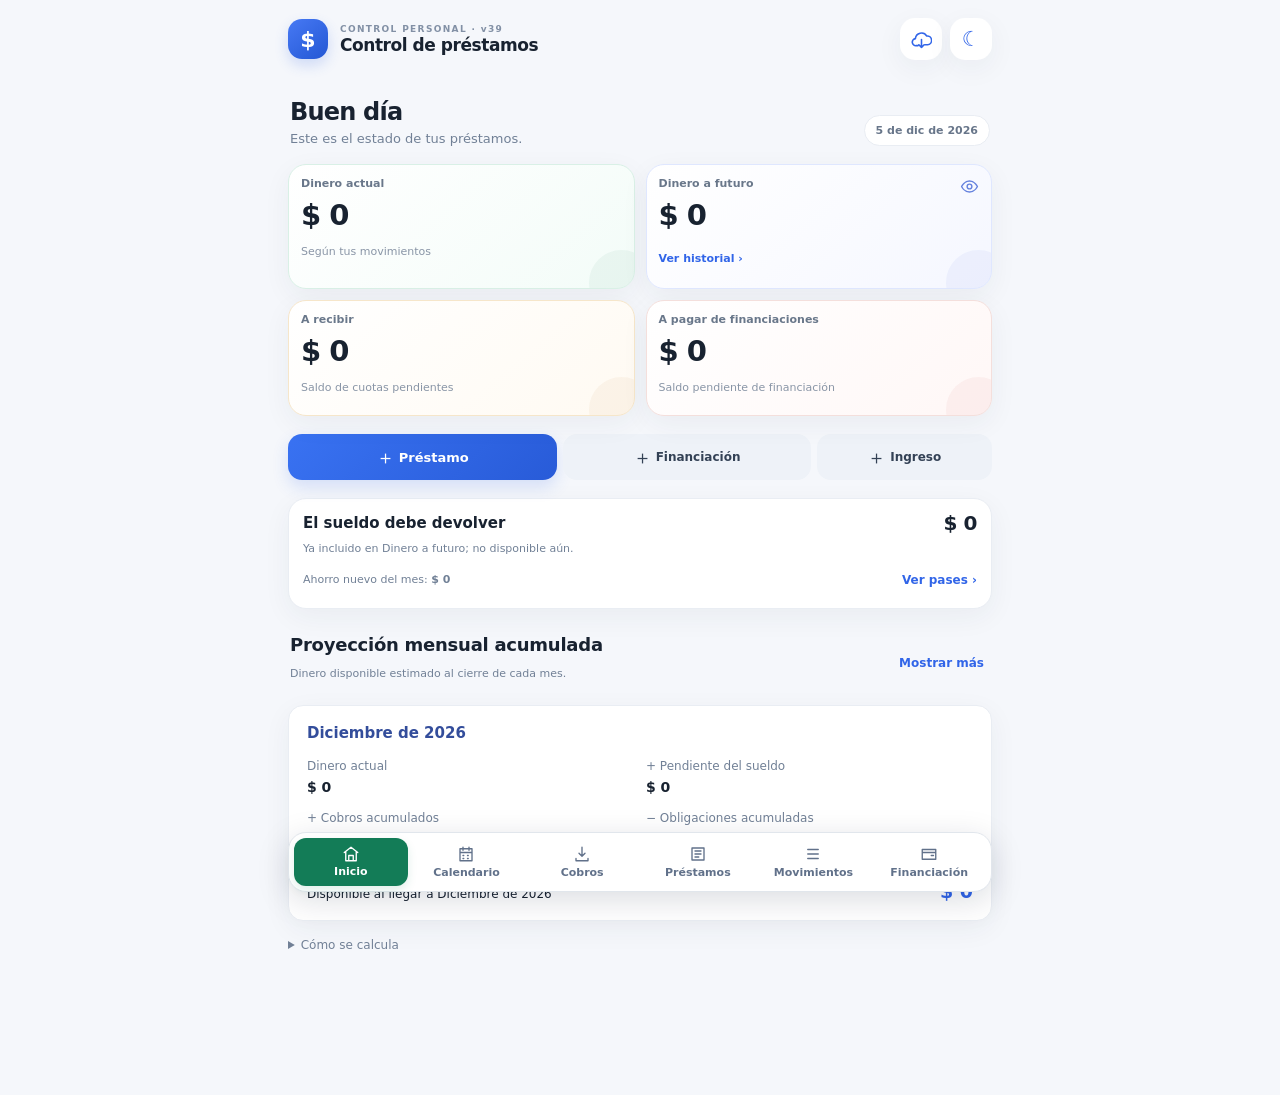
==== index.html @ 3f2d8c51 "Separate monthly financing into cards and people with entity subtotals" ====
<!doctype html>
<html lang="es">
<head>
  <meta charset="utf-8">
  <meta name="color-scheme" content="light dark"><meta name="viewport" content="width=device-width, initial-scale=1, viewport-fit=cover">
  <meta name="theme-color" content="#f5f7fb">
  <meta name="color-scheme" content="light dark">
  <meta name="description" content="Controlá préstamos, cuotas, cobros y movimientos desde tu celular.">
  <link rel="icon" href="icon.svg" type="image/svg+xml">
  <link rel="apple-touch-icon" href="icon.svg">
  <title>Control de préstamos</title>
  <link rel="manifest" href="manifest.json">
  <link rel="stylesheet" href="styles.css?v=financing-groups-1">
  <script src="financing-link.js?v=1" defer></script><script src="drive-backup.js?v=backup-24h-1" defer></script>
  <script src="financing-model.js?v=received-installments-1" defer></script>
  <script src="push-reminders.js?v=morning-1" defer></script>
  <script src="salary-savings.js?v=returns-1" defer></script>
  <script src="financing-overview.js?v=1" defer></script>
  <script src="monthly-summary.js?v=1" defer></script>
  <script src="loan-cancellation.js?v=1" defer></script>
  <script src="loan-renewal.js?v=loan-cancellation-1" defer></script>
  <script src="financing-calendar.js?v=1" defer></script>
  <script src="app.js?v=financing-groups-1" defer></script>
<link rel="stylesheet" href="drive-backup.css"></head>
<body>
  <div class="app-shell">
    <header class="topbar">
      <div class="brand-mark" aria-hidden="true">$</div>
      <div><p class="eyebrow">CONTROL PERSONAL · v39</p><h1>Control de préstamos</h1></div>
      <div class="topbar-actions"><button class="icon-button backup-top" data-page="more" aria-label="Abrir respaldo" title="Respaldo"><svg class="nav-icon" viewBox="0 0 24 24" aria-hidden="true"><path d="M8 19H6a4 4 0 0 1-1-8 7 7 0 0 1 13-3 5 5 0 0 1 1 10h-3M12 12v9M9 18l3 3 3-3"></path></svg></button>
        <button class="theme-toggle" id="theme-toggle" data-action="toggle-theme" aria-label="Cambiar tema" title="Cambiar tema">☾</button>
        <button class="icon-button" id="quick-add" data-action="new-loan" aria-label="Agregar préstamo" title="Agregar préstamo">＋</button>
      </div>
    </header>
    <main id="app" tabindex="-1" aria-live="polite"></main>
    <nav class="bottom-nav" aria-label="Pestañas principales"><button data-page="home" class="nav-item" aria-label="Inicio"><svg class="nav-icon" viewBox="0 0 24 24" aria-hidden="true"><path d="M3 10 12 3l9 7M5 9v12h14V9M9 21v-7h6v7"></path></svg><span class="tab-label">Inicio</span></button><button data-page="calendar" class="nav-item" aria-label="Calendario"><svg class="nav-icon" viewBox="0 0 24 24" aria-hidden="true"><path d="M4 5h16v16H4zM8 3v4M16 3v4M4 10h16M8 14h1M14 14h1M8 18h1M14 18h1"></path></svg><span class="tab-label">Calendario</span></button><button data-page="collections" class="nav-item" aria-label="Cobros"><svg class="nav-icon" viewBox="0 0 24 24" aria-hidden="true"><path d="M12 3v12M8 11l4 4 4-4M4 18v3h16v-3"></path></svg><span class="tab-label">Cobros</span></button><button data-page="loans" class="nav-item" aria-label="Préstamos"><svg class="nav-icon" viewBox="0 0 24 24" aria-hidden="true"><path d="M4 4h16v16H4zM8 8h8M8 12h8M8 16h5"></path></svg><span class="tab-label">Préstamos</span></button><button data-page="movements" class="nav-item" aria-label="Movimientos"><svg class="nav-icon" viewBox="0 0 24 24" aria-hidden="true"><path d="M5 6h14M5 12h14M5 18h14"></path></svg><span class="tab-label">Movimientos</span></button><button data-page="cards" class="nav-item" aria-label="Financiación"><svg class="nav-icon" viewBox="0 0 24 24" aria-hidden="true"><path d="M3 6h18v13H3zM3 10h18M15 14h3"></path></svg><span class="tab-label">Financiación</span></button></nav>
  </div>
  <input class="sr-only" type="file" id="backup-file" accept="application/json,.json">
  <div id="modal-root"></div>
  <div id="toast" class="toast" role="status" aria-live="polite"></div>
</body>
</html>
---- styles.css ----
:root {
  color-scheme: light;
  font-family: system-ui, -apple-system, "Segoe UI", sans-serif;
  color: #182230;
  background: #f5f7fb;
  font-synthesis: none;
  text-rendering: optimizeLegibility;
  --ink: #182230;
  --muted: #718096;
  --line: #e9edf3;
  --blue: #3165e8;
  --blue-soft: #edf2ff;
  --green: #17845d;
  --green-soft: #e8f7f0;
  --orange: #c47415;
  --orange-soft: #fff4e5;
  --red: #c74949;
  --red-soft: #fff0ee;
  --card: #fff;
  --shadow: 0 8px 28px rgba(29, 48, 77, .055);
}

:root[data-theme="light"] {
  color-scheme: light;
  color: #182230;
  background: #f5f7fb;
  --ink: #182230;
  --muted: #718096;
  --line: #e9edf3;
  --blue: #3165e8;
  --blue-soft: #edf2ff;
  --green: #17845d;
  --green-soft: #e8f7f0;
  --orange: #c47415;
  --orange-soft: #fff4e5;
  --red: #c74949;
  --red-soft: #fff0ee;
  --card: #fff;
  --shadow: 0 8px 28px rgba(29, 48, 77, .055);
}
:root[data-theme="light"] body { color: var(--ink); background: #f5f7fb; }

* { box-sizing: border-box; }
body { margin: 0; min-width: 320px; min-height: 100vh; background: #f5f7fb; }
button, input, select, textarea { font: inherit; }
button { -webkit-tap-highlight-color: transparent; }
.app-shell { max-width: 760px; min-height: 100vh; margin: 0 auto; padding: 0 18px 100px; }
.topbar { height: 78px; display: flex; align-items: center; gap: 12px; padding-top: env(safe-area-inset-top); }
.topbar > div:nth-child(2) { min-width: 0; flex: 1; }
.brand-mark { width: 40px; height: 40px; border-radius: 14px; background: linear-gradient(140deg, #4779f4, #2357d4); color: #fff; display: grid; place-items: center; font-size: 22px; font-weight: 800; box-shadow: 0 6px 14px #3165e833; }
.topbar h1 { font-size: 17px; letter-spacing: -.45px; margin: 1px 0 0; overflow: hidden; text-overflow: ellipsis; white-space: nowrap; }
.eyebrow { font-size: 9px; font-weight: 800; color: #8290a5; letter-spacing: 1.35px; margin: 0; }
.icon-button { margin-left: auto; border: 0; background: #fff; color: var(--blue); width: 42px; height: 42px; border-radius: 15px; font-size: 26px; box-shadow: var(--shadow); cursor: pointer; }
.topbar-actions { margin-left: auto; display: flex; align-items: center; gap: 8px; flex: 0 0 auto; }
.topbar-actions .icon-button { margin-left: 0; }
.theme-toggle { width: 42px; height: 42px; border: 0; border-radius: 15px; background: #fff; color: var(--blue); box-shadow: var(--shadow); font-size: 21px; cursor: pointer; }
main { padding: 12px 0 30px; }
.page-heading { display: flex; align-items: flex-end; justify-content: space-between; gap: 12px; margin: 8px 2px 18px; }
.page-heading h2 { font-size: 24px; letter-spacing: -.8px; margin: 0; }
.page-heading p { margin: 5px 0 0; color: var(--muted); font-size: 13px; }
.date-pill { font-size: 11px; font-weight: 700; color: #68768a; background: #fff; border: 1px solid var(--line); border-radius: 20px; padding: 8px 11px; white-space: nowrap; }
.summary-grid { display: grid; grid-template-columns: 1fr 1fr; gap: 11px; }
.summary-card { position: relative; overflow: hidden; min-height: 116px; padding: 15px; border: 1px solid transparent; border-radius: 18px; background: #fff; box-shadow: var(--shadow); }
.summary-card::after { content: ""; position: absolute; width: 65px; height: 65px; border-radius: 50%; right: -20px; bottom: -27px; background: currentColor; opacity: .055; }
.summary-card .label { display: block; color: #69778a; font-size: 11px; font-weight: 700; }
.summary-card .amount { display: block; font-size: 22px; font-weight: 800; letter-spacing: -.8px; margin: 10px 0 3px; color: var(--ink); white-space: nowrap; }
.summary-card .hint { font-size: 10px; color: #8995a6; }
.summary-card.current { color: #16845d; border-color: #d9f0e6; background: linear-gradient(140deg, #fff, #f3fcf8); }
.summary-card.future { color: #4165d6; border-color: #dfe7ff; background: linear-gradient(140deg, #fff, #f5f7ff); }
.summary-card.receivable { color: #ba741b; border-color: #f6e6ca; background: linear-gradient(140deg, #fff, #fffaf2); }
.summary-card.payable { color: #c25151; border-color: #f4dfdc; background: linear-gradient(140deg, #fff, #fff7f6); }
.section { margin-top: 25px; }
.section-head { display: flex; align-items: center; justify-content: space-between; margin: 0 2px 12px; }
.section-head h3 { font-size: 15px; margin: 0; letter-spacing: -.25px; }
.text-button { border: 0; background: none; color: var(--blue); font-size: 12px; font-weight: 700; cursor: pointer; padding: 6px; }
.primary-button, .secondary-button, .danger-button { border: 0; border-radius: 14px; min-height: 48px; padding: 0 16px; font-size: 14px; font-weight: 700; cursor: pointer; transition: transform .12s, filter .12s; }
.primary-button { color: #fff; background: linear-gradient(135deg, #3972f2, #285bd8); box-shadow: 0 7px 16px #3165e82b; }
.secondary-button { background: #eef2f8; color: #334155; }
.danger-button { background: var(--red-soft); color: var(--red); }
.primary-button:active, .secondary-button:active, .danger-button:active, .icon-button:active { transform: scale(.98); }
.full { width: 100%; }
.add-loan { display: flex; align-items: center; justify-content: center; gap: 9px; margin-top: 17px; }
.add-loan span { font-size: 20px; }
.list { display: grid; gap: 10px; }
.card { background: var(--card); border: 1px solid var(--line); border-radius: 17px; box-shadow: var(--shadow); padding: 15px; }
.row { display: flex; align-items: center; justify-content: space-between; gap: 12px; }
.row-top { display: flex; align-items: flex-start; justify-content: space-between; gap: 10px; }
.person { font-weight: 800; font-size: 14px; letter-spacing: -.2px; }
.subtle { color: var(--muted); font-size: 11px; line-height: 1.5; }
.amount { font-size: 16px; font-weight: 800; letter-spacing: -.4px; white-space: nowrap; }
.badge { display: inline-flex; align-items: center; gap: 5px; border-radius: 99px; padding: 5px 9px; font-size: 10px; font-weight: 800; white-space: nowrap; }
.badge.pending { background: var(--orange-soft); color: var(--orange); }
.badge.partial { background: var(--blue-soft); color: #4262c5; }
.badge.paid { background: var(--green-soft); color: var(--green); }
.badge.overdue { background: var(--red-soft); color: var(--red); }
.progress { height: 6px; border-radius: 10px; background: #edf0f5; overflow: hidden; margin-top: 12px; }
.progress span { display: block; height: 100%; border-radius: inherit; background: linear-gradient(90deg, #4c80f6, #42bd91); }
.progress-meta { display: flex; justify-content: space-between; margin-top: 7px; font-size: 10px; color: var(--muted); }
.loan-card, .installment-card, .movement-card { cursor: pointer; }
.loan-card:active, .installment-card:active { transform: scale(.995); }
.inline-details { display: flex; gap: 12px; flex-wrap: wrap; margin-top: 10px; }
.inline-details span { font-size: 10px; color: #667589; }
.empty-state { padding: 28px 18px; text-align: center; background: #fff; border: 1px dashed #dce3ee; border-radius: 18px; }
.empty-state .empty-icon { font-size: 25px; color: #9aa8bc; }
.empty-state strong { display: block; margin: 8px 0 4px; font-size: 14px; }
.empty-state p { max-width: 290px; margin: 0 auto; color: var(--muted); font-size: 12px; line-height: 1.5; }
.empty-state .primary-button { margin-top: 14px; }
.bottom-nav { position: fixed; bottom: 0; left: 50%; transform: translateX(-50%); z-index: 5; width: min(100%, 760px); padding: 8px 5px calc(8px + env(safe-area-inset-bottom)); display: grid; grid-template-columns: repeat(7, 1fr); background: rgba(255, 255, 255, .96); border-top: 1px solid var(--line); backdrop-filter: blur(14px); }
.nav-item { display: flex; align-items: center; justify-content: center; flex-direction: column; gap: 3px; border: 0; background: transparent; color: #8793a3; padding: 2px 0; cursor: pointer; }
.nav-item span { font-size: 19px; line-height: 20px; }
.nav-item small { font-size: 8px; font-weight: 700; }
.nav-item.active { color: var(--blue); }
.nav-item.active span { transform: translateY(-1px); }
.filter-row { display: flex; gap: 8px; overflow: auto; padding: 1px 0 5px; margin: 0 0 13px; }
.filter-chip { border: 1px solid var(--line); background: #fff; color: #667589; border-radius: 99px; padding: 8px 12px; font-size: 11px; font-weight: 700; white-space: nowrap; cursor: pointer; }
.filter-chip.active { border-color: #cbd7ff; background: #edf2ff; color: #315fd1; }
.form-grid { display: grid; grid-template-columns: 1fr 1fr; gap: 13px; }
.field { display: flex; flex-direction: column; gap: 6px; min-width: 0; }
.field[hidden] { display: none; }
.field.full-span { grid-column: 1 / -1; }
.field label { font-size: 11px; font-weight: 700; color: #526174; }
.field input, .field select, .field textarea { width: 100%; min-height: 44px; border: 1px solid #dfe5ee; border-radius: 11px; background: #fff; padding: 10px 11px; color: var(--ink); font-size: 13px; outline: none; }
.field textarea { min-height: 82px; resize: vertical; }
.field input:focus, .field select:focus, .field textarea:focus { border-color: #7c9af2; box-shadow: 0 0 0 3px #3165e81a; }
.field-help { font-size: 10px; line-height: 1.4; color: var(--muted); }
.historical-toggle label { display: flex; align-items: center; gap: 9px; }
.historical-toggle input[type="checkbox"] { width: 17px; min-height: 17px; margin: 0; padding: 0; accent-color: var(--blue); flex: 0 0 auto; }
.form-actions { display: flex; gap: 9px; margin-top: 17px; }
.form-actions > * { flex: 1; }
.modal-backdrop { position: fixed; inset: 0; z-index: 10; background: #17233866; display: flex; align-items: flex-end; justify-content: center; padding: 20px 0 0; }
.modal { width: min(100%, 600px); max-height: 92vh; overflow: auto; background: #f7f8fb; border-radius: 23px 23px 0 0; padding: 20px 18px calc(24px + env(safe-area-inset-bottom)); box-shadow: 0 -15px 50px #15233b30; animation: rise .18s ease-out; }
.modal-header { display: flex; align-items: flex-start; justify-content: space-between; margin-bottom: 17px; }
.modal-header h2 { font-size: 20px; margin: 0; letter-spacing: -.6px; }
.modal-header p { font-size: 11px; color: var(--muted); margin: 5px 0 0; }
.close-button { border: 0; background: #e9edf3; width: 34px; height: 34px; border-radius: 50%; font-size: 19px; color: #607086; cursor: pointer; }
.modal .card { box-shadow: none; }
.kv-list { display: grid; gap: 0; }
.kv { display: flex; justify-content: space-between; gap: 14px; padding: 10px 0; border-bottom: 1px solid var(--line); font-size: 12px; }
.kv:last-child { border: 0; }
.kv span:first-child { color: var(--muted); }
.installment-table { display: grid; gap: 8px; }
.installment-line { display: grid; grid-template-columns: 1fr auto; gap: 4px 10px; align-items: center; background: #fff; border: 1px solid var(--line); border-radius: 13px; padding: 11px; }
.installment-line .due { font-size: 11px; color: var(--muted); }
.installment-line .due strong { display: block; font-size: 12px; color: var(--ink); margin-bottom: 3px; }
.installment-line .due-amount { font-size: 13px; font-weight: 700; }
.toast { position: fixed; z-index: 20; bottom: 92px; left: 50%; transform: translate(-50%, 12px); opacity: 0; pointer-events: none; background: #1f2a3b; color: #fff; border-radius: 12px; padding: 11px 15px; max-width: calc(100% - 32px); font-size: 12px; box-shadow: 0 7px 20px #1f2a3b30; transition: .2s; }
.toast.show { opacity: 1; transform: translate(-50%, 0); }
.calendar { width: 100%; min-width: 0; background: #fff; border: 1px solid var(--line); border-radius: 18px; padding: 14px; box-shadow: var(--shadow); }
.calendar-head { display: flex; align-items: center; justify-content: space-between; margin-bottom: 12px; }
.calendar-head strong { min-width: 0; flex: 1 1 auto; margin: 0 8px; font-size: 15px; text-align: center; }
.calendar-head button { border: 0; background: #f0f3f8; border-radius: 10px; width: 34px; height: 34px; font-size: 19px; color: #42526a; cursor: pointer; }
.calendar-head button:not(.today-button) { flex: 0 0 34px; }
.calendar-head .today-button { flex: 0 0 auto; width: auto; min-width: 52px; min-height: 34px; height: 34px; padding: 0 8px; font-size: 11px; white-space: nowrap; }
.calendar-grid { display: grid; grid-template-columns: repeat(7, minmax(0, 1fr)); gap: 5px; width: 100%; min-width: 0; }
.weekday { min-width: 0; text-align: center; font-size: 9px; font-weight: 800; color: #93a0b1; padding: 5px 0; }
.calendar-day { position: relative; width: 100%; min-width: 0; min-height: 76px; border: 0; background: transparent; border-radius: 10px; display: flex; align-items: center; justify-content: flex-start; flex-direction: column; gap: 4px; padding: 6px 2px 8px; color: #26354b; cursor: pointer; }
.calendar-date-number { line-height: 21px; font-size: 16px; font-weight: 800; }
.calendar-ref-list { display: flex; flex-direction: column; align-items: center; width: 100%; min-width: 0; gap: 3px; line-height: 1.05; }
.calendar-ref { display: block; width: 100%; min-width: 0; max-width: 100%; overflow: hidden; border-radius: 4px; padding: 2px 3px; font-size: 8px; font-weight: 800; letter-spacing: -.15px; text-align: center; text-overflow: ellipsis; white-space: nowrap; }
.calendar-day.selected .calendar-ref { filter: saturate(1.3); }
.calendar-collection-card { display: grid; gap: 11px; }
.calendar-collection-amount { align-items: baseline; }
.calendar-collection-amount strong { font-size: 17px; }
.calendar-day.today { outline: 2px solid #3165e8; background: #edf3ff; color: #1749bd; font-weight: 800; }
.calendar-day.selected { background: #dff5e9; outline: none; box-shadow: inset 0 0 0 2px #16845b; }
.calendar-day.selected .calendar-date-number { color: #116b49; }
.calendar-day.other { opacity: .3; }
.calendar-count { position: absolute; top: 2px; right: 5px; color: #315fd1; font-size: 8px; font-weight: 800; }
.calendar-ref.card-ref { color: #245cc2; background: #e6efff; }
.calendar-ref.movement-ref { color: #526174; background: #edf0f4; }
.calendar-ref.loan-pending-ref { color: #805b00; background: #fff1b8; }
.calendar-ref.loan-paid-ref { color: #116b49; background: #dff5e9; }
.calendar-ref.loan-overdue-ref { color: #a62e2e; background: #ffe1df; }
.calendar-ref.income-ref { color: #1d4ed8; background: #e0ecff; }
.calendar-ref.expense-ref { color: #6b21a8; background: #f0e5ff; }
.calendar-more { color: #526174; font-size: 8px; font-weight: 800; }
.calendar-event-card, .calendar-collection-card { overflow: hidden; padding: 0; }
.calendar-event-toggle { width: 100%; display: flex; justify-content: space-between; align-items: flex-start; gap: 10px; padding: 13px; border: 0; background: transparent; color: var(--ink); text-align: left; cursor: pointer; }
.calendar-event-toggle > span:first-child { display: grid; gap: 5px; min-width: 0; }
.calendar-event-toggle strong { font-size: 13px; }
.calendar-event-toggle small { color: var(--muted); font-size: 11px; line-height: 1.4; }
.calendar-event-summary { display: grid; justify-items: end; gap: 5px; flex: 0 0 auto; }
.calendar-event-summary b { font-size: 13px; }
.calendar-event-summary .badge { font-style: normal; }
.calendar-event-expanded { display: grid; gap: 11px; padding: 0 13px 13px; }
.calendar-event-expanded .kv-list { padding: 10px; }
.event-loan { border-left: 4px solid #1b9a6b; }
.event-card { border-left: 4px solid #3165c9; }
.event-movement { border-left: 4px solid #d78327; }
.upcoming-collections { display: grid; gap: 8px; }
.upcoming-collection-group { display: grid; grid-template-columns: 88px minmax(0, 1fr); gap: 10px; align-items: start; padding: 10px 11px; border: 1px solid var(--line); border-radius: 13px; background: var(--card); box-shadow: var(--shadow); }
.upcoming-date { padding-top: 7px; color: var(--muted); font-size: 11px; font-weight: 800; line-height: 1.3; }
.upcoming-collection-list { display: grid; min-width: 0; }
.upcoming-collection-row { display: flex; align-items: center; gap: 6px; min-width: 0; border-bottom: 1px solid var(--line); }
.upcoming-collection-row:last-child { border-bottom: 0; }
.upcoming-collection-main { display: flex; flex: 1; align-items: center; justify-content: space-between; gap: 8px; min-width: 0; padding: 7px 0; border: 0; background: transparent; color: var(--ink); text-align: left; cursor: pointer; }
.upcoming-collection-main > span { display: grid; min-width: 0; gap: 3px; }
.upcoming-collection-main b { overflow: hidden; font-size: 11px; text-overflow: ellipsis; white-space: nowrap; }
.upcoming-collection-main small { color: var(--muted); font-size: 9px; }
.upcoming-collection-main strong { flex: 0 0 auto; font-size: 11px; white-space: nowrap; }
.upcoming-pay-button { flex: 0 0 auto; padding: 5px; font-size: 10px; }
.settings-group { margin-bottom: 18px; }
.settings-group h3 { font-size: 13px; margin: 0 0 8px; }
.setting-list { display: flex; flex-wrap: wrap; gap: 7px; }
.setting-tag { display: flex; align-items: center; gap: 7px; border: 1px solid var(--line); border-radius: 99px; padding: 6px 8px 6px 10px; background: #fff; font-size: 11px; }
.setting-tag button { border: 0; background: #eff2f6; color: #758196; border-radius: 50%; width: 20px; height: 20px; cursor: pointer; }
.setting-add { display: flex; gap: 7px; margin-top: 8px; }
.setting-add input { flex: 1; min-width: 0; height: 38px; border: 1px solid #dfe5ee; border-radius: 10px; padding: 8px 10px; font-size: 12px; }
.setting-add button { border: 0; border-radius: 10px; background: var(--blue-soft); color: var(--blue); font-weight: 800; padding: 0 13px; cursor: pointer; }
.backup-card { border-radius: 17px; background: #fff; border: 1px solid var(--line); padding: 15px; margin-bottom: 10px; }
.historical-section { margin: 0 0 14px; padding: 16px; border: 1px solid #dfe7ff; border-radius: 18px; background: linear-gradient(145deg, #fff, #f6f8ff); box-shadow: var(--shadow); }
.historical-heading { display: flex; align-items: center; justify-content: space-between; }
.historical-heading h3 { margin: 2px 0 0; font-size: 17px; }
.historical-eyebrow { color: #6679bd; font-size: 9px; font-weight: 800; letter-spacing: 1px; }
.historical-note { margin: 9px 0 13px; color: var(--muted); font-size: 11px; line-height: 1.5; }
.historical-section h4 { margin: 13px 0 3px; color: #58677b; font-size: 10px; text-transform: uppercase; letter-spacing: .5px; }
.historical-list { display: grid; gap: 0; }
.historical-row { display: flex; justify-content: space-between; align-items: baseline; gap: 10px; padding: 9px 0; border-top: 1px solid #e9edf6; font-size: 11px; }
.historical-row strong { color: #334d9b; font-size: 12px; white-space: nowrap; }
.historical-summary { margin-top: 11px; padding-top: 5px; border-top: 1px solid #dfe7f5; }
.historical-summary > div { display: flex; justify-content: space-between; gap: 10px; padding: 7px 0; color: #44536a; font-size: 11px; }
.historical-summary strong { color: #253e88; white-space: nowrap; }
.projection-list { display: grid; gap: 9px; }
.projection-card { padding: 13px; border: 1px solid var(--line); border-radius: 15px; background: #fff; box-shadow: var(--shadow); }
.projection-card h4 { margin: 0 0 10px; color: #334d9b; font-size: 13px; }
.projection-values { display: grid; grid-template-columns: repeat(3, minmax(0, 1fr)); gap: 7px; }
.projection-values > div { display: flex; flex-direction: column; gap: 4px; min-width: 0; }
.projection-values span { color: var(--muted); font-size: 9px; line-height: 1.3; }
.projection-values strong { font-size: 10px; white-space: nowrap; }
.projection-total { display: flex; justify-content: space-between; align-items: baseline; gap: 8px; margin-top: 10px; padding-top: 9px; border-top: 1px solid var(--line); font-size: 10px; }
.projection-total strong { color: var(--blue); font-size: 14px; white-space: nowrap; }
.projection-note { margin: 8px 2px 0; color: var(--muted); font-size: 10px; line-height: 1.45; }
.configured-card { width: 100%; display: flex; align-items: center; justify-content: space-between; gap: 10px; text-align: left; cursor: pointer; color: var(--ink); }
.configured-card > span { min-width: 0; }
.configured-card small { display: block; margin-top: 5px; color: var(--muted); font-size: 10px; }
.configured-card > span:last-child { color: var(--blue); font-size: 10px; text-align: right; }
.loan-next { margin-top: 8px; }
.loan-detail-actions { display: flex; justify-content: flex-end; gap: 8px; margin: 0 0 12px; }
.loan-detail-actions .secondary-button, .loan-detail-actions .danger-button { min-height: 34px; padding: 7px 12px; font-size: 11px; }
.installment-paid { background: #f1faf6; border-color: #d7eee4; }
.installment-pending { background: #fff; }
.installment-line .due { display: flex; flex-direction: column; align-items: flex-start; gap: 5px; min-width: 0; }
.installment-line .due > span:last-child { color: var(--muted); font-size: 10px; }
.event-delivery { border-left: 4px solid #7d64c5; }
.event-income { border-left: 4px solid #1b9a6b; }
.event-expense { border-left: 4px solid #d26060; }
.event-card-payment, .event-card-transaction { border-left: 4px solid #d39332; }
.today-button { min-height: 32px; padding: 5px 10px; font-size: 10px; }
.movement-card { min-width: 0; overflow: hidden; }
.movement-card .inline-details { min-width: 0; }
.movement-card .inline-details > span { min-width: 0; overflow-wrap: anywhere; }
.calendar-head { flex-wrap: wrap; }
@media (max-width: 430px) {
  .calendar-grid { gap: 3px; }
  .calendar-ref { font-size: 8px; letter-spacing: -.25px; }
  .upcoming-collection-group { grid-template-columns: 74px minmax(0, 1fr); gap: 8px; padding: 9px; }
}
.collections-summary { margin-bottom: 15px; }
.backup-card h3 { font-size: 14px; margin: 0 0 5px; }
.backup-card p { font-size: 11px; color: var(--muted); line-height: 1.45; margin: 0 0 12px; }
.movement-in { color: var(--green); }
.movement-out { color: var(--red); }
.alert { border-radius: 12px; background: #fff8e8; color: #845819; padding: 11px; font-size: 11px; line-height: 1.5; margin-bottom: 12px; }
.sr-only { position: absolute; width: 1px; height: 1px; padding: 0; margin: -1px; overflow: hidden; clip: rect(0, 0, 0, 0); white-space: nowrap; border: 0; }
@keyframes rise { from { transform: translateY(15px); opacity: .8; } to { transform: translateY(0); opacity: 1; } }
@media (min-width: 620px) {
  .app-shell { padding-left: 28px; padding-right: 28px; }
  .summary-card { min-height: 130px; padding: 19px; }
  .summary-card .amount { font-size: 25px; }
  .modal-backdrop { align-items: center; padding: 20px; }
  .modal { border-radius: 23px; max-height: 88vh; }
  .bottom-nav { border: 1px solid var(--line); border-bottom: 0; border-radius: 17px 17px 0 0; }
}
@media (max-width: 370px) {
  .app-shell { padding-left: 12px; padding-right: 12px; }
  .topbar h1 { font-size: 15px; }
  .summary-card { padding: 12px; min-height: 108px; }
  .summary-card .amount { font-size: 19px; }
  .nav-item small { font-size: 8px; }
  .configured-card { align-items: flex-start; }
  .configured-card > span:last-child { max-width: 42%; }
  .collections-summary .summary-card .amount { font-size: 17px; }
  .form-grid { gap: 10px; }
}

/* Tema oscuro: conserva la estructura y los colores semánticos de la aplicación. */
:root[data-theme="dark"] {
  color-scheme: dark;
  color: #e8edf5;
  background: #141c28;
  --ink: #e8edf5;
  --muted: #a9b5c5;
  --line: #374457;
  --blue: #91adff;
  --blue-soft: #26375c;
  --green: #62d3a2;
  --green-soft: #203d35;
  --orange: #f2bd6c;
  --orange-soft: #493821;
  --red: #f18c87;
  --red-soft: #482d32;
  --card: #202b39;
  --shadow: 0 8px 28px rgba(0, 0, 0, .2);
}
:root[data-theme="dark"] body { color: var(--ink); background: #141c28; }
:root[data-theme="dark"] .icon-button,
:root[data-theme="dark"] .theme-toggle,
:root[data-theme="dark"] .date-pill,
:root[data-theme="dark"] .summary-card,
:root[data-theme="dark"] .empty-state,
:root[data-theme="dark"] .filter-chip,
:root[data-theme="dark"] .field input,
:root[data-theme="dark"] .field select,
:root[data-theme="dark"] .field textarea,
:root[data-theme="dark"] .installment-line,
:root[data-theme="dark"] .calendar,
:root[data-theme="dark"] .backup-card,
:root[data-theme="dark"] .projection-card,
:root[data-theme="dark"] .setting-tag,
:root[data-theme="dark"] .installment-pending { background-color: #202b39; color: var(--ink); }
:root[data-theme="dark"] .summary-card.current { background: linear-gradient(140deg, #202b39, #203d35); border-color: #315748; }
:root[data-theme="dark"] .summary-card.future { background: linear-gradient(140deg, #202b39, #26375c); border-color: #354a72; }
:root[data-theme="dark"] .summary-card.receivable { background: linear-gradient(140deg, #202b39, #493821); border-color: #5a4930; }
:root[data-theme="dark"] .summary-card.payable { background: linear-gradient(140deg, #202b39, #482d32); border-color: #5a393e; }
:root[data-theme="dark"] .secondary-button,
:root[data-theme="dark"] .calendar-head button,
:root[data-theme="dark"] .close-button,
:root[data-theme="dark"] .setting-tag button { background: #303d4f; color: #d5deea; }
:root[data-theme="dark"] .bottom-nav { background: rgba(25, 35, 48, .97); }
:root[data-theme="dark"] .empty-state { border-color: #46556a; }
:root[data-theme="dark"] .field input,
:root[data-theme="dark"] .field select,
:root[data-theme="dark"] .field textarea,
:root[data-theme="dark"] .setting-add input { border-color: #46556a; }
:root[data-theme="dark"] .modal { background: #1a2432; }
:root[data-theme="dark"] .calendar-day { color: #e0e8f4; }
:root[data-theme="dark"] .calendar-day.today { background: #26375c; color: #c1d1ff; outline-color: #91adff; }
:root[data-theme="dark"] .calendar-day.selected { background: #1e4338; box-shadow: inset 0 0 0 2px #69efb4; }
:root[data-theme="dark"] .calendar-day.selected .calendar-date-number { color: #69efb4; }
:root[data-theme="dark"] .calendar-day.other { opacity: .5; }
:root[data-theme="dark"] .calendar-ref.card-ref { color: #9bb8ff; background: #243754; }
:root[data-theme="dark"] .calendar-ref.movement-ref { color: #c0cada; background: #303d4f; }
:root[data-theme="dark"] .calendar-ref.loan-pending-ref { color: #ffe08a; background: #473d20; }
:root[data-theme="dark"] .calendar-ref.loan-paid-ref { color: #8ee0ba; background: #1e4338; }
:root[data-theme="dark"] .calendar-ref.loan-overdue-ref { color: #ffaaa4; background: #4d2d34; }
:root[data-theme="dark"] .calendar-ref.income-ref { color: #a9c4ff; background: #23375a; }
:root[data-theme="dark"] .calendar-ref.expense-ref { color: #ddb4ff; background: #402b58; }
:root[data-theme="dark"] .calendar-more,
:root[data-theme="dark"] .weekday,
:root[data-theme="dark"] .eyebrow,
:root[data-theme="dark"] .summary-card .label,
:root[data-theme="dark"] .summary-card .hint,
:root[data-theme="dark"] .inline-details span,
:root[data-theme="dark"] .field label,
:root[data-theme="dark"] .historical-note,
:root[data-theme="dark"] .historical-section h4,
:root[data-theme="dark"] .historical-summary > div,
:root[data-theme="dark"] .nav-item { color: #a9b5c5; }
:root[data-theme="dark"] .date-pill { color: #c0cada; }
:root[data-theme="dark"] .empty-state .empty-icon { color: #a9b5c5; }
:root[data-theme="dark"] .progress { background: #303d4f; }
:root[data-theme="dark"] .badge.partial,
:root[data-theme="dark"] .calendar-count { color: #c1d1ff; }
:root[data-theme="dark"] .historical-section { border-color: #35435a; background: linear-gradient(145deg, #202b39, #202a3d); }
:root[data-theme="dark"] .historical-eyebrow,
:root[data-theme="dark"] .historical-row strong,
:root[data-theme="dark"] .historical-summary strong,
:root[data-theme="dark"] .projection-card h4 { color: #a9bcff; }
:root[data-theme="dark"] .historical-row { border-color: #374457; }
:root[data-theme="dark"] .historical-summary { border-color: #374457; }
:root[data-theme="dark"] .calendar-head button { color: #d5deea; }
:root[data-theme="dark"] .filter-chip { color: #c0cada; border-color: #374457; }
:root[data-theme="dark"] .filter-chip.active { color: #c1d1ff; background: #26375c; border-color: #465d91; }
:root[data-theme="dark"] .installment-paid { background: #20382f; border-color: #315748; }
:root[data-theme="dark"] .alert { background: #493821; color: #f2d5a5; }
:root[data-theme="dark"] .setting-add input { background: #202b39; color: var(--ink); }
:root[data-theme="dark"] .setting-add button { background: var(--blue-soft); color: #c1d1ff; }
:root[data-theme="dark"] .bottom-nav { border-color: var(--line); }
:root[data-theme="dark"] .badge.partial { background: #26375c; color: #c1d1ff; }
:root[data-theme="dark"] .badge.pending { background: #493821; color: #f2bd6c; }
:root[data-theme="dark"] .badge.paid { background: #203d35; color: #75ddb2; }
:root[data-theme="dark"] .badge.overdue { background: #482d32; color: #ffaaa4; }
.historical-installments { display: grid; gap: 10px; margin-top: 14px; }
.historical-installment-row { display: grid; grid-template-columns: 1fr 1fr; gap: 9px; padding: 12px; border: 1px solid var(--line); border-radius: 13px; background: var(--card); }
.historical-installment-row > strong { grid-column: 1 / -1; font-size: 12px; }
.historical-installment-row .field { min-width: 0; }
.historical-installment-row .field label { font-size: 10px; }
.historical-installment-row input:disabled { opacity: .55; }
.undo-installment-payment { padding: 4px 0; }
.installment-origin { display: block; color: var(--muted); font-size: 10px; }
.payment-history-row { display: grid; gap: 8px; }
.payment-history-row .row-top small { display: block; margin-top: 3px; color: var(--muted); font-size: 11px; }
.payment-actions { display: flex; gap: 8px; }
.payment-actions > * { flex: 1; min-height: 38px; }
.financing-preview { margin-top: 14px; }
@media (max-width: 600px) {
  .person { font-size: 15px; }
  .subtle { font-size: 12px; line-height: 1.55; }
  .amount { font-size: 17px; }
  .badge { padding: 5px 9px; font-size: 11px; }
  .inline-details { gap: 10px 14px; margin-top: 12px; line-height: 1.45; }
  .inline-details span { font-size: 11px; }
  .card { padding: 16px; }
  .field label { font-size: 12px; }
  .field-help { font-size: 11px; line-height: 1.5; }
  .field input, .field select, .field textarea { font-size: 14px; }
  .primary-button, .secondary-button, .danger-button { font-size: 15px; }
  .modal-header p { font-size: 12px; line-height: 1.45; }
  .kv { font-size: 13px; padding: 11px 0; line-height: 1.4; }
  .progress-meta { font-size: 11px; }
  .nav-item small { font-size: 9px; }
  .configured-card small, .configured-card > span:last-child { font-size: 11px; }
}
:root[data-theme="dark"] .historical-installment-row { background: #202b39; border-color: #374457; }

/* Barra compacta, fija y redondeada como Control de gastos. */
.bottom-nav{position:fixed;left:50%;right:auto;transform:translateX(-50%);bottom:max(8px,env(safe-area-inset-bottom));width:calc(100% - 16px);max-width:704px;display:grid;grid-template-columns:repeat(6,minmax(0,1fr));gap:2px;padding:5px;background:#fff;border:1px solid #e1e6ec;border-radius:18px;box-shadow:0 8px 32px #09172d25;z-index:20;overflow:visible}
.bottom-nav button{display:flex;flex-direction:column;align-items:center;justify-content:center;gap:3px;min-width:0;max-width:none;min-height:48px;margin:0;padding:5px 1px;border:0;border-radius:12px;background:transparent;color:#61718a;font-weight:550;white-space:nowrap;line-height:1.2}
.bottom-nav .tab-label{font-size:clamp(7px,1.9vw,11px);margin:0;line-height:14px}
.nav-icon{display:block;width:18px;height:18px;fill:none;stroke:currentColor;stroke-width:1.8;stroke-linecap:round;stroke-linejoin:round;flex-shrink:0}
.bottom-nav button.active{background:#137c57;color:#fff;box-shadow:0 4px 10px #137c5720}
html[data-theme="dark"] .bottom-nav{background:#1b2833;border-color:#334452}
html[data-theme="dark"] .bottom-nav button{color:#a4b4c3}
html[data-theme="dark"] .bottom-nav button.active{background:#8ed5b5;color:#10291f}

.topbar-actions .backup-top{display:flex;align-items:center;justify-content:center}.backup-top .nav-icon{width:21px;height:21px}

/* Los formularios se muestran por encima de la navegación. */
.modal-backdrop{z-index:40}.modal{scroll-padding-bottom:24px}
#quick-add[hidden]{display:none!important}


.home-add-loan{display:flex;align-items:center;justify-content:center;gap:8px;position:static;width:fit-content;max-width:100%;min-height:46px;margin:18px 0 6px;padding:10px 18px;border-radius:14px}.home-add-loan span{font-size:24px;line-height:1}

.future-history-trigger{border:0;text-align:left;font:inherit;cursor:pointer;position:relative}.history-link{display:block;margin-top:9px;font-size:11px;font-weight:700;color:var(--blue)}.future-history-list{display:grid;gap:12px;margin-top:18px}.future-history-row{padding:15px;background:var(--card);border:1px solid var(--line);border-radius:14px}.future-history-row>div{display:flex;align-items:center;justify-content:space-between;gap:10px}.future-history-row small{font-size:11px;color:var(--muted)}.future-history-row>strong{display:block;font-size:25px;margin-top:10px}.future-history-row p{margin:6px 0 0;font-size:12px;color:var(--muted)}

.home-add-actions{display:flex;align-items:stretch;gap:8px;margin:18px 0 6px}.home-add-actions .home-add-loan,.home-add-actions .home-add-financing{display:flex;align-items:center;justify-content:center;gap:5px;flex:1;min-width:0;min-height:46px;margin:0;padding:10px 8px;border-radius:14px;font-size:12px}.home-add-actions span{font-size:19px;line-height:1}

.home-add-actions .home-add-loan{flex:1.2;font-size:13px}.home-add-actions .home-add-financing{flex:1}

.home-add-actions{gap:6px}.home-add-actions .home-add-loan{flex:1.25}.home-add-actions .home-add-financing{flex:1.15}.home-add-actions .home-add-income{display:flex;align-items:center;justify-content:center;gap:4px;flex:.8;min-width:0;min-height:46px;padding:10px 5px;border-radius:14px;font-size:12px}.home-add-actions .home-add-loan,.home-add-actions .home-add-financing{padding-inline:5px;gap:4px}

/* Calendar colors distinguish money received, loans given and payments. */
.calendar-event-toggle .calendar-financing-title{color:#08769b}
.calendar-event-toggle .calendar-delivery-title{color:#8a6200}
.badge.financing-received{color:#245cc2;background:#e6efff}
:root[data-theme="dark"] .calendar-event-toggle .calendar-financing-title{color:#82d8f5}
:root[data-theme="dark"] .calendar-event-toggle .calendar-delivery-title{color:#f4d36b}
:root[data-theme="dark"] .badge.financing-received{color:#a8c6ff;background:#253b60}

.salary-transfer-row{display:flex;align-items:center;justify-content:space-between;gap:16px;text-align:left;margin:12px 0;color:inherit}.salary-transfer-row span{min-width:0;overflow-wrap:anywhere}.salary-transfer-row small{display:block;margin-top:6px;font-weight:400}.salary-transfer-row b{white-space:nowrap}.salary-transfer-row strong{font-size:16px}
@media(max-width:420px){.salary-transfer-row{flex-wrap:wrap}}

.bottom-nav{grid-template-columns:repeat(6,minmax(0,1fr))}.movement-section-picker{display:block;margin:0 0 20px}.movement-section-picker select{margin-top:8px}

.future-visibility-toggle{display:block;width:100%;padding:0;border:0;background:transparent;color:inherit;font:inherit;text-align:left;cursor:pointer;min-height:44px}.future-visibility-toggle .visibility-help{display:block;font-size:11px;color:var(--muted);margin:6px 0 8px}.future-history-link{border:0;background:transparent;padding:8px 0;min-height:44px;text-align:left;cursor:pointer;font:inherit;font-size:12px;font-weight:700}.future-visibility-toggle:focus-visible,.future-history-link:focus-visible{outline:2px solid var(--blue);outline-offset:4px;border-radius:5px}

.financing-month-tabs{display:grid;grid-template-columns:repeat(2,minmax(0,1fr));gap:12px}.financing-month-tabs button{display:flex;flex-direction:column;gap:5px;padding:14px;border-radius:14px;background:var(--card);color:var(--text);border:1px solid var(--line);min-height:70px;cursor:pointer}.financing-month-tabs button.active{border:2px solid var(--blue);background:var(--soft-blue,#eef2ff)}.financing-month-tabs button span{text-transform:capitalize;font-size:13px}.financing-other-month{margin:14px 0;font-size:13px;color:var(--muted)}.financing-other-month summary{cursor:pointer;padding:8px 0}.financing-month-summary{background:linear-gradient(135deg,#e6efff,#f2f6ff);margin:14px 0 18px}.financing-month-summary>span{display:block;color:var(--muted);font-size:14px}.financing-month-summary>strong{display:block;font-size:clamp(28px,7vw,40px);margin-top:8px;overflow-wrap:anywhere}.financing-month-row{display:flex;align-items:center;justify-content:space-between;gap:12px;width:100%;color:var(--text);text-align:left;cursor:pointer}.financing-month-concept{min-width:0;overflow-wrap:anywhere}.financing-month-concept>strong{font-size:16px}.financing-month-row small{display:block;font-size:12px;color:var(--muted);font-weight:400;margin-top:7px}.financing-month-amount{flex-shrink:0;text-align:right}.financing-month-amount>b{font-size:18px;white-space:nowrap}.financing-month-amount>small{color:var(--blue)}.financing-month-extra{margin-top:14px}.financing-month-extra summary{cursor:pointer;font-weight:700}.financing-month-note{margin:16px 0 20px;font-size:12px}.financing-all-totals{margin-top:20px}.financing-all-totals>summary{cursor:pointer}.financing-all-totals>summary span{display:inline-flex;vertical-align:middle;flex-direction:column;gap:6px}.financing-all-totals>summary strong{font-size:18px}.financing-all-totals>summary small{color:var(--muted);font-weight:400}.financing-all-totals[open]>.card-summary-grid{margin-top:20px}html[data-theme="dark"] .financing-month-tabs button.active{border-color:#8ed5b5;background:#183b35}html[data-theme="dark"] .financing-month-summary{background:linear-gradient(135deg,#223d54,#263a50)}@media(max-width:360px){.financing-month-row{flex-wrap:wrap}.financing-month-amount{margin-left:auto}}

.salary-actions{display:grid;grid-template-columns:repeat(2,minmax(0,1fr));gap:10px;margin:16px 0}.salary-actions button{min-height:64px}.salary-actions .salary-return{background:var(--green-soft);color:var(--green)}:root[data-theme="dark"] .salary-actions .salary-return{background:#8ed5b5;color:#10291f}.salary-outstanding{border:1px solid var(--green);border-radius:18px}.salary-outstanding>.amount{font-size:30px;display:block;margin-top:14px}.salary-period-note{display:block;font-size:11px;color:var(--muted);margin-top:5px}.salary-preview{margin-top:14px;font-size:14px;line-height:1.6}.salary-preview[hidden]{display:none}.salary-future-note{margin-top:8px}

.projection-values{grid-template-columns:repeat(2,minmax(0,1fr))}

.home-summary .summary-card{min-height:116px;padding:15px}.home-summary .summary-card .amount{font-size:clamp(18px,4.8vw,25px);margin:8px 0}.home-summary .summary-card .hint{font-size:11px;line-height:1.45}.home-summary .future-visibility-toggle{position:relative;min-height:0}.home-summary .future-visibility-toggle .label{display:block;padding-right:24px}.balance-eye{position:absolute;top:0;right:0;width:19px;height:19px;fill:none;stroke:currentColor;stroke-width:1.8;stroke-linecap:round;stroke-linejoin:round;opacity:.8}.home-summary .future-history-link{margin:0;min-height:36px;padding:6px 0;font-size:11px}.home-salary .salary-outstanding{padding:16px;border-color:var(--line)}.home-salary-heading{display:flex;align-items:center;justify-content:space-between;gap:14px}.home-salary-heading h3{font-size:16px;line-height:1.4;margin:0}.home-salary-heading .amount{font-size:22px;white-space:nowrap;margin:0}.home-salary .subtle{font-size:12px;margin:8px 0}.home-salary-footer{display:flex;align-items:center;justify-content:space-between;gap:10px;flex-wrap:wrap}.home-salary-footer>span{font-size:12px;color:var(--muted)}.home-salary-footer .text-button{min-height:36px;padding:6px 0;white-space:nowrap}.projection-section .section-head h3{font-size:18px}.projection-section .projection-card{padding:18px}.projection-section .projection-card h4{font-size:15px;margin-bottom:16px}.projection-section .projection-values{gap:15px 12px}.projection-section .projection-values span{font-size:12px;line-height:1.4}.projection-section .projection-values strong{font-size:14px;white-space:normal;overflow-wrap:anywhere}.projection-section .projection-total{margin-top:18px;padding-top:14px;flex-wrap:wrap;font-size:12px}.projection-section .projection-total strong{font-size:19px}.projection-help{margin-top:12px;color:var(--muted);font-size:12px}.projection-help>summary{cursor:pointer;min-height:32px;padding:5px 0}.projection-help .projection-note{font-size:12px;line-height:1.6}.home-salary{margin-top:18px}@media(max-width:360px){.home-summary .summary-card{padding:12px}.home-summary .summary-card .amount{font-size:17px}.home-salary-heading{align-items:flex-start}.home-salary-heading .amount{font-size:20px}}

.home-summary .summary-card{padding:12px}.home-summary .summary-card .amount{font-size:clamp(20px,5.5vw,29px);letter-spacing:-1px}.home-salary .salary-outstanding{padding:12px 14px}.home-salary-heading h3{font-size:15px}.home-salary-heading .amount{font-size:20px}.home-salary .subtle{font-size:11px;margin:6px 0}.home-salary-footer>span{font-size:11px}.home-salary-footer .text-button{min-height:32px;padding:4px 0}@media(max-width:360px){.home-summary .summary-card{padding:12px 8px}.home-summary .summary-card .amount{font-size:18.5px}.home-salary-heading .amount{font-size:19px}}


.loan-is-cancelled{border-style:dashed}.badge.cancelled{background:#ececf0;color:#5a6070}.loan-cancelled-notice{margin-top:14px}.loan-detail-actions{flex-wrap:wrap}

#financing-link-box{grid-column:1/-1;min-width:0;margin:0}#financing-link-box>label{display:flex;align-items:center;gap:10px}#financing-link-box input[type=checkbox]{width:22px;height:22px;flex-shrink:0}#financing-link-fields{display:grid;gap:12px;margin-top:14px}#financing-link-fields[hidden],#financing-link-box[hidden]{display:none}

.financing-general-label{display:block;margin-top:14px;color:var(--muted)}.financing-month-breakdown{display:grid;grid-template-columns:repeat(2,minmax(0,1fr));gap:14px;margin-top:18px;padding-top:16px;border-top:1px solid var(--line)}.financing-month-breakdown span{display:block;color:var(--muted);font-size:13px;margin-bottom:6px}.financing-month-breakdown b{display:block;font-size:clamp(17px,4.5vw,24px);overflow-wrap:anywhere}.financing-month-group{margin:22px 0}.financing-group-heading{display:flex;align-items:baseline;justify-content:space-between;gap:12px;margin-bottom:12px;flex-wrap:wrap}.financing-group-heading h3{margin:0;font-size:20px}.financing-group-heading>b{font-size:20px;overflow-wrap:anywhere}

.financing-entity{border-left:3px solid var(--line);padding-left:12px;margin-bottom:14px;min-width:0}.financing-entity-heading{display:flex;justify-content:space-between;align-items:baseline;flex-wrap:wrap;gap:8px 12px;margin-bottom:12px}.financing-entity-heading h4{margin:0;font-size:16px;overflow-wrap:anywhere}.financing-entity-heading span{font-size:13px;color:var(--muted)}.financing-entity-heading b{font-size:16px;color:var(--text);overflow-wrap:anywhere}
---- drive-backup.css ----
[data-drive-backup]{margin:20px 0;padding:18px;border:1px solid #94a3b8;border-radius:14px} .drive-actions{display:flex;flex-wrap:wrap;gap:12px;align-items:center}.drive-actions button{font:inherit;padding:10px 14px;border:1px solid #94a3b8;border-radius:9px;cursor:pointer}.drive-actions a{color:inherit;text-decoration:underline}.drive-note{font-size:14px} [hidden]{display:none!important}
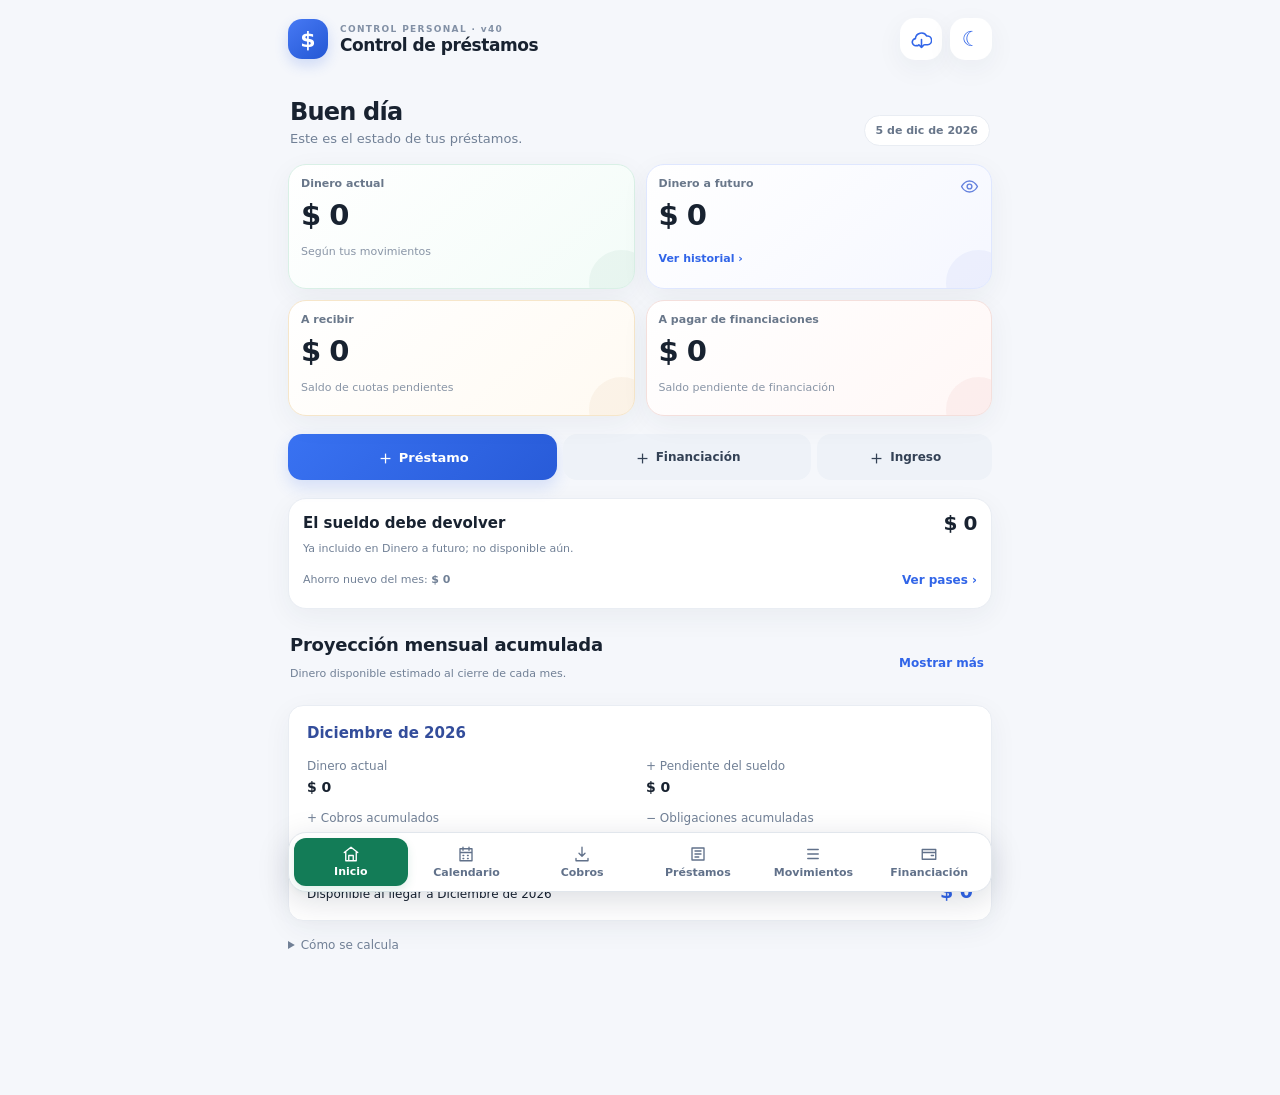
==== commit 7a3ca884: "Add optional descriptions to received financing forms, details and backups" ====
--- a/index.html
+++ b/index.html
@@ -20,13 +20,13 @@
   <script src="loan-cancellation.js?v=1" defer></script>
   <script src="loan-renewal.js?v=loan-cancellation-1" defer></script>
   <script src="financing-calendar.js?v=1" defer></script>
-  <script src="app.js?v=financing-groups-1" defer></script>
+  <script src="app.js?v=financing-description-1" defer></script>
 <link rel="stylesheet" href="drive-backup.css"></head>
 <body>
   <div class="app-shell">
     <header class="topbar">
       <div class="brand-mark" aria-hidden="true">$</div>
-      <div><p class="eyebrow">CONTROL PERSONAL · v39</p><h1>Control de préstamos</h1></div>
+      <div><p class="eyebrow">CONTROL PERSONAL · v40</p><h1>Control de préstamos</h1></div>
       <div class="topbar-actions"><button class="icon-button backup-top" data-page="more" aria-label="Abrir respaldo" title="Respaldo"><svg class="nav-icon" viewBox="0 0 24 24" aria-hidden="true"><path d="M8 19H6a4 4 0 0 1-1-8 7 7 0 0 1 13-3 5 5 0 0 1 1 10h-3M12 12v9M9 18l3 3 3-3"></path></svg></button>
         <button class="theme-toggle" id="theme-toggle" data-action="toggle-theme" aria-label="Cambiar tema" title="Cambiar tema">☾</button>
         <button class="icon-button" id="quick-add" data-action="new-loan" aria-label="Agregar préstamo" title="Agregar préstamo">＋</button>
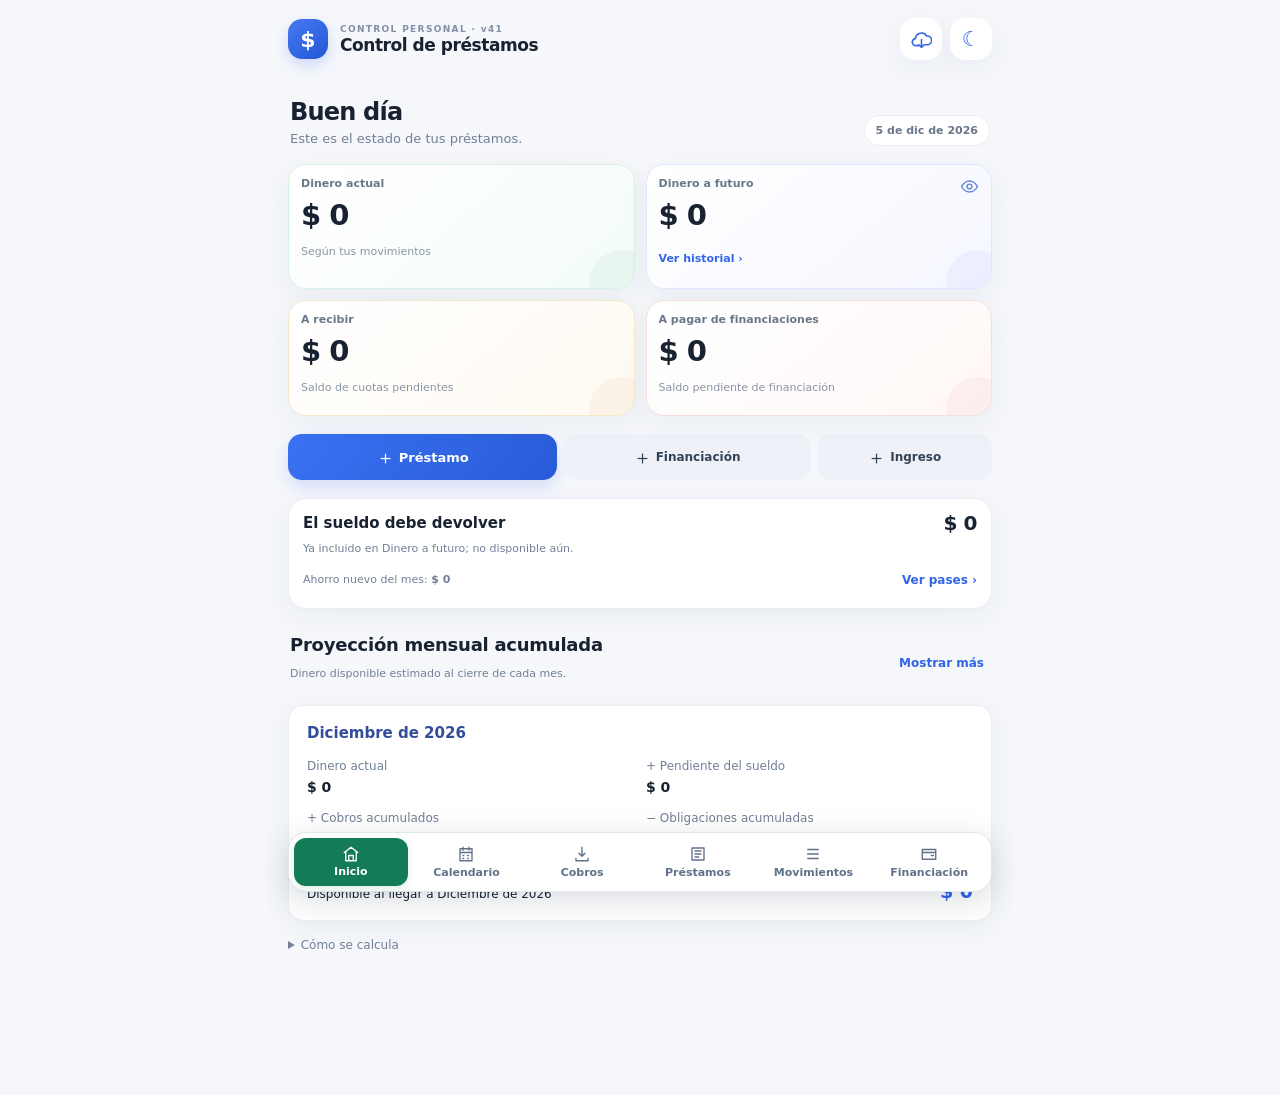
==== commit ef3cebae: "Show existing financing descriptions in movement and calendar views" ====
--- a/index.html
+++ b/index.html
@@ -19,14 +19,14 @@
   <script src="monthly-summary.js?v=1" defer></script>
   <script src="loan-cancellation.js?v=1" defer></script>
   <script src="loan-renewal.js?v=loan-cancellation-1" defer></script>
-  <script src="financing-calendar.js?v=1" defer></script>
-  <script src="app.js?v=financing-description-1" defer></script>
+  <script src="financing-calendar.js?v=description-1" defer></script>
+  <script src="app.js?v=description-visible-1" defer></script>
 <link rel="stylesheet" href="drive-backup.css"></head>
 <body>
   <div class="app-shell">
     <header class="topbar">
       <div class="brand-mark" aria-hidden="true">$</div>
-      <div><p class="eyebrow">CONTROL PERSONAL · v40</p><h1>Control de préstamos</h1></div>
+      <div><p class="eyebrow">CONTROL PERSONAL · v41</p><h1>Control de préstamos</h1></div>
       <div class="topbar-actions"><button class="icon-button backup-top" data-page="more" aria-label="Abrir respaldo" title="Respaldo"><svg class="nav-icon" viewBox="0 0 24 24" aria-hidden="true"><path d="M8 19H6a4 4 0 0 1-1-8 7 7 0 0 1 13-3 5 5 0 0 1 1 10h-3M12 12v9M9 18l3 3 3-3"></path></svg></button>
         <button class="theme-toggle" id="theme-toggle" data-action="toggle-theme" aria-label="Cambiar tema" title="Cambiar tema">☾</button>
         <button class="icon-button" id="quick-add" data-action="new-loan" aria-label="Agregar préstamo" title="Agregar préstamo">＋</button>
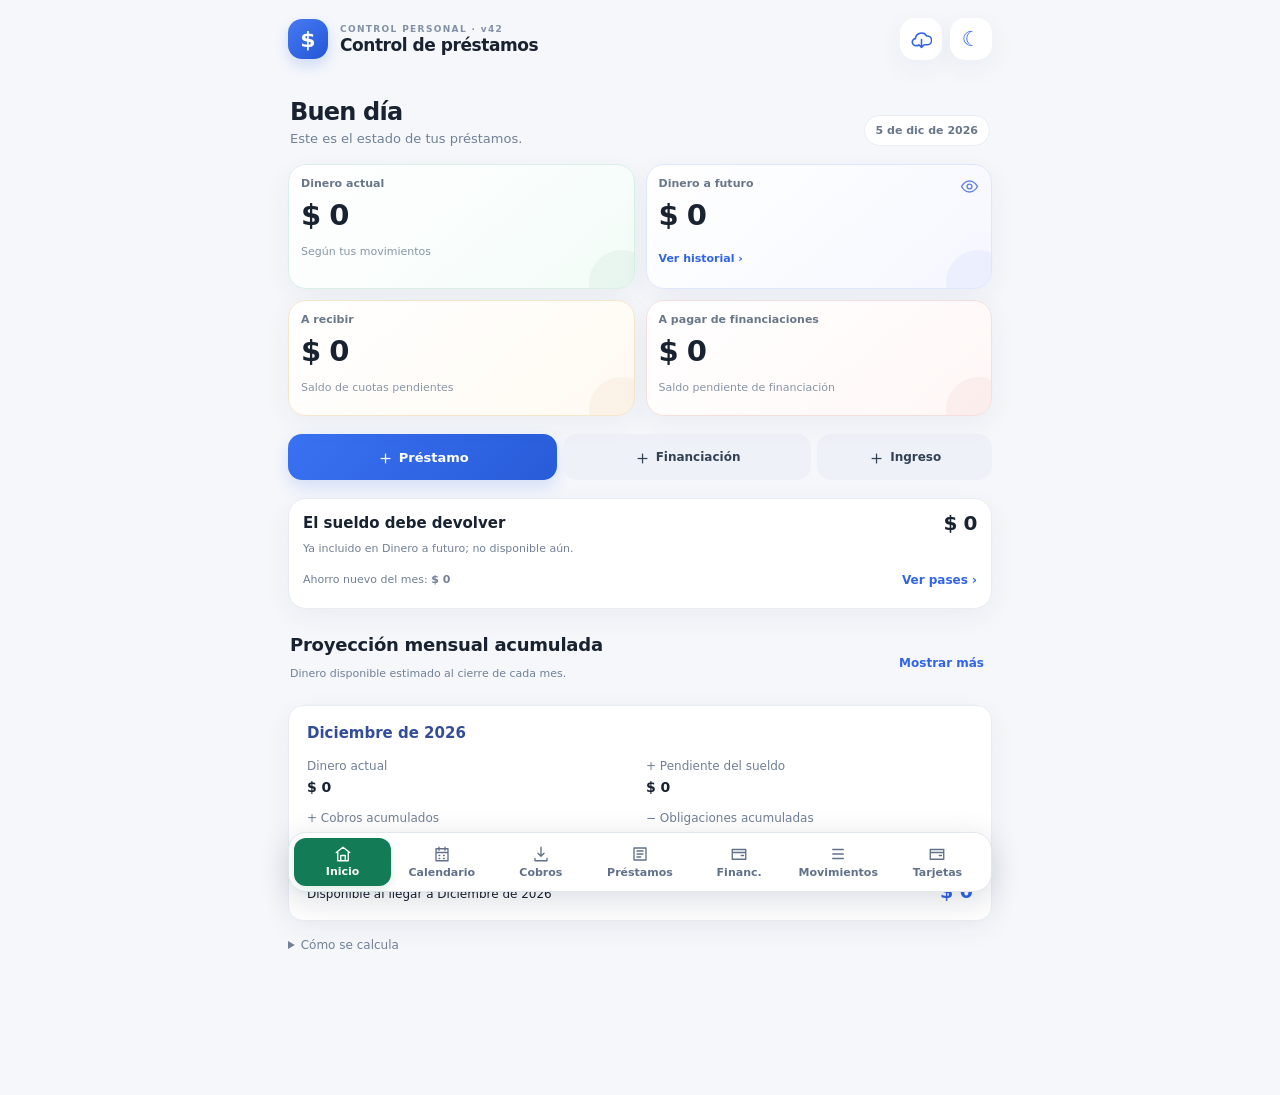
==== commit 1beed845: "Add owned financing and editable loan installments" ====
--- a/index.html
+++ b/index.html
@@ -11,8 +11,10 @@
   <title>Control de préstamos</title>
   <link rel="manifest" href="manifest.json">
   <link rel="stylesheet" href="styles.css?v=financing-groups-1">
-  <script src="financing-link.js?v=1" defer></script><script src="drive-backup.js?v=backup-24h-1" defer></script>
+  <script src="financing-link.js?v=2" defer></script><script src="drive-backup.js?v=backup-24h-1" defer></script>
   <script src="financing-model.js?v=received-installments-1" defer></script>
+  <script src="own-financing-model.js?v=1" defer></script>
+  <script src="loan-installment-model.js?v=1" defer></script>
   <script src="push-reminders.js?v=morning-1" defer></script>
   <script src="salary-savings.js?v=returns-1" defer></script>
   <script src="financing-overview.js?v=1" defer></script>
@@ -20,20 +22,20 @@
   <script src="loan-cancellation.js?v=1" defer></script>
   <script src="loan-renewal.js?v=loan-cancellation-1" defer></script>
   <script src="financing-calendar.js?v=description-1" defer></script>
-  <script src="app.js?v=description-visible-1" defer></script>
+  <script src="app.js?v=owned-financing-1" defer></script>
 <link rel="stylesheet" href="drive-backup.css"></head>
 <body>
   <div class="app-shell">
     <header class="topbar">
       <div class="brand-mark" aria-hidden="true">$</div>
-      <div><p class="eyebrow">CONTROL PERSONAL · v41</p><h1>Control de préstamos</h1></div>
+      <div><p class="eyebrow">CONTROL PERSONAL · v42</p><h1>Control de préstamos</h1></div>
       <div class="topbar-actions"><button class="icon-button backup-top" data-page="more" aria-label="Abrir respaldo" title="Respaldo"><svg class="nav-icon" viewBox="0 0 24 24" aria-hidden="true"><path d="M8 19H6a4 4 0 0 1-1-8 7 7 0 0 1 13-3 5 5 0 0 1 1 10h-3M12 12v9M9 18l3 3 3-3"></path></svg></button>
         <button class="theme-toggle" id="theme-toggle" data-action="toggle-theme" aria-label="Cambiar tema" title="Cambiar tema">☾</button>
         <button class="icon-button" id="quick-add" data-action="new-loan" aria-label="Agregar préstamo" title="Agregar préstamo">＋</button>
       </div>
     </header>
     <main id="app" tabindex="-1" aria-live="polite"></main>
-    <nav class="bottom-nav" aria-label="Pestañas principales"><button data-page="home" class="nav-item" aria-label="Inicio"><svg class="nav-icon" viewBox="0 0 24 24" aria-hidden="true"><path d="M3 10 12 3l9 7M5 9v12h14V9M9 21v-7h6v7"></path></svg><span class="tab-label">Inicio</span></button><button data-page="calendar" class="nav-item" aria-label="Calendario"><svg class="nav-icon" viewBox="0 0 24 24" aria-hidden="true"><path d="M4 5h16v16H4zM8 3v4M16 3v4M4 10h16M8 14h1M14 14h1M8 18h1M14 18h1"></path></svg><span class="tab-label">Calendario</span></button><button data-page="collections" class="nav-item" aria-label="Cobros"><svg class="nav-icon" viewBox="0 0 24 24" aria-hidden="true"><path d="M12 3v12M8 11l4 4 4-4M4 18v3h16v-3"></path></svg><span class="tab-label">Cobros</span></button><button data-page="loans" class="nav-item" aria-label="Préstamos"><svg class="nav-icon" viewBox="0 0 24 24" aria-hidden="true"><path d="M4 4h16v16H4zM8 8h8M8 12h8M8 16h5"></path></svg><span class="tab-label">Préstamos</span></button><button data-page="movements" class="nav-item" aria-label="Movimientos"><svg class="nav-icon" viewBox="0 0 24 24" aria-hidden="true"><path d="M5 6h14M5 12h14M5 18h14"></path></svg><span class="tab-label">Movimientos</span></button><button data-page="cards" class="nav-item" aria-label="Financiación"><svg class="nav-icon" viewBox="0 0 24 24" aria-hidden="true"><path d="M3 6h18v13H3zM3 10h18M15 14h3"></path></svg><span class="tab-label">Financiación</span></button></nav>
+    <nav class="bottom-nav" aria-label="Pestañas principales"><button data-page="home" class="nav-item" aria-label="Inicio"><svg class="nav-icon" viewBox="0 0 24 24" aria-hidden="true"><path d="M3 10 12 3l9 7M5 9v12h14V9M9 21v-7h6v7"></path></svg><span class="tab-label">Inicio</span></button><button data-page="calendar" class="nav-item" aria-label="Calendario"><svg class="nav-icon" viewBox="0 0 24 24" aria-hidden="true"><path d="M4 5h16v16H4zM8 3v4M16 3v4M4 10h16M8 14h1M14 14h1M8 18h1M14 18h1"></path></svg><span class="tab-label">Calendario</span></button><button data-page="collections" class="nav-item" aria-label="Cobros"><svg class="nav-icon" viewBox="0 0 24 24" aria-hidden="true"><path d="M12 3v12M8 11l4 4 4-4M4 18v3h16v-3"></path></svg><span class="tab-label">Cobros</span></button><button data-page="loans" class="nav-item" aria-label="Préstamos"><svg class="nav-icon" viewBox="0 0 24 24" aria-hidden="true"><path d="M4 4h16v16H4zM8 8h8M8 12h8M8 16h5"></path></svg><span class="tab-label">Préstamos</span></button><button data-page="financings" class="nav-item" aria-label="Financiaciones"><svg class="nav-icon" viewBox="0 0 24 24" aria-hidden="true"><path d="M3 6h18v13H3zM3 10h18M15 14h3"></path></svg><span class="tab-label">Financ.</span></button><button data-page="movements" class="nav-item" aria-label="Movimientos"><svg class="nav-icon" viewBox="0 0 24 24" aria-hidden="true"><path d="M5 6h14M5 12h14M5 18h14"></path></svg><span class="tab-label">Movimientos</span></button><button data-page="cards" class="nav-item" aria-label="Tarjetas"><svg class="nav-icon" viewBox="0 0 24 24" aria-hidden="true"><path d="M3 6h18v13H3zM3 10h18M15 14h3"></path></svg><span class="tab-label">Tarjetas</span></button></nav>
   </div>
   <input class="sr-only" type="file" id="backup-file" accept="application/json,.json">
   <div id="modal-root"></div>
--- a/styles.css
+++ b/styles.css
@@ -140,6 +140,8 @@
 .kv span:first-child { color: var(--muted); }
 .installment-table { display: grid; gap: 8px; }
 .installment-line { display: grid; grid-template-columns: 1fr auto; gap: 4px 10px; align-items: center; background: #fff; border: 1px solid var(--line); border-radius: 13px; padding: 11px; }
+.extra-installment { border-left: 4px solid var(--blue); }
+.own-financing-installment { border-left: 4px solid var(--red); }
 .installment-line .due { font-size: 11px; color: var(--muted); }
 .installment-line .due strong { display: block; font-size: 12px; color: var(--ink); margin-bottom: 3px; }
 .installment-line .due-amount { font-size: 13px; font-weight: 700; }
@@ -414,7 +416,7 @@
 :root[data-theme="dark"] .historical-installment-row { background: #202b39; border-color: #374457; }
 
 /* Barra compacta, fija y redondeada como Control de gastos. */
-.bottom-nav{position:fixed;left:50%;right:auto;transform:translateX(-50%);bottom:max(8px,env(safe-area-inset-bottom));width:calc(100% - 16px);max-width:704px;display:grid;grid-template-columns:repeat(6,minmax(0,1fr));gap:2px;padding:5px;background:#fff;border:1px solid #e1e6ec;border-radius:18px;box-shadow:0 8px 32px #09172d25;z-index:20;overflow:visible}
+.bottom-nav{position:fixed;left:50%;right:auto;transform:translateX(-50%);bottom:max(8px,env(safe-area-inset-bottom));width:calc(100% - 16px);max-width:704px;display:grid;grid-template-columns:repeat(7,minmax(0,1fr));gap:2px;padding:5px;background:#fff;border:1px solid #e1e6ec;border-radius:18px;box-shadow:0 8px 32px #09172d25;z-index:20;overflow:visible}
 .bottom-nav button{display:flex;flex-direction:column;align-items:center;justify-content:center;gap:3px;min-width:0;max-width:none;min-height:48px;margin:0;padding:5px 1px;border:0;border-radius:12px;background:transparent;color:#61718a;font-weight:550;white-space:nowrap;line-height:1.2}
 .bottom-nav .tab-label{font-size:clamp(7px,1.9vw,11px);margin:0;line-height:14px}
 .nav-icon{display:block;width:18px;height:18px;fill:none;stroke:currentColor;stroke-width:1.8;stroke-linecap:round;stroke-linejoin:round;flex-shrink:0}
@@ -451,7 +453,7 @@
 .salary-transfer-row{display:flex;align-items:center;justify-content:space-between;gap:16px;text-align:left;margin:12px 0;color:inherit}.salary-transfer-row span{min-width:0;overflow-wrap:anywhere}.salary-transfer-row small{display:block;margin-top:6px;font-weight:400}.salary-transfer-row b{white-space:nowrap}.salary-transfer-row strong{font-size:16px}
 @media(max-width:420px){.salary-transfer-row{flex-wrap:wrap}}
 
-.bottom-nav{grid-template-columns:repeat(6,minmax(0,1fr))}.movement-section-picker{display:block;margin:0 0 20px}.movement-section-picker select{margin-top:8px}
+.bottom-nav{grid-template-columns:repeat(7,minmax(0,1fr))}.movement-section-picker{display:block;margin:0 0 20px}.movement-section-picker select{margin-top:8px}
 
 .future-visibility-toggle{display:block;width:100%;padding:0;border:0;background:transparent;color:inherit;font:inherit;text-align:left;cursor:pointer;min-height:44px}.future-visibility-toggle .visibility-help{display:block;font-size:11px;color:var(--muted);margin:6px 0 8px}.future-history-link{border:0;background:transparent;padding:8px 0;min-height:44px;text-align:left;cursor:pointer;font:inherit;font-size:12px;font-weight:700}.future-visibility-toggle:focus-visible,.future-history-link:focus-visible{outline:2px solid var(--blue);outline-offset:4px;border-radius:5px}
 
@@ -473,3 +475,5 @@
 .financing-general-label{display:block;margin-top:14px;color:var(--muted)}.financing-month-breakdown{display:grid;grid-template-columns:repeat(2,minmax(0,1fr));gap:14px;margin-top:18px;padding-top:16px;border-top:1px solid var(--line)}.financing-month-breakdown span{display:block;color:var(--muted);font-size:13px;margin-bottom:6px}.financing-month-breakdown b{display:block;font-size:clamp(17px,4.5vw,24px);overflow-wrap:anywhere}.financing-month-group{margin:22px 0}.financing-group-heading{display:flex;align-items:baseline;justify-content:space-between;gap:12px;margin-bottom:12px;flex-wrap:wrap}.financing-group-heading h3{margin:0;font-size:20px}.financing-group-heading>b{font-size:20px;overflow-wrap:anywhere}
 
 .financing-entity{border-left:3px solid var(--line);padding-left:12px;margin-bottom:14px;min-width:0}.financing-entity-heading{display:flex;justify-content:space-between;align-items:baseline;flex-wrap:wrap;gap:8px 12px;margin-bottom:12px}.financing-entity-heading h4{margin:0;font-size:16px;overflow-wrap:anywhere}.financing-entity-heading span{font-size:13px;color:var(--muted)}.financing-entity-heading b{font-size:16px;color:var(--text);overflow-wrap:anywhere}
+
+.projection-history{margin:0 0 14px;border:1px solid var(--line);border-radius:15px;padding:0 14px;background:var(--card)}.projection-history>summary{cursor:pointer;min-height:46px;padding:13px 0;color:var(--blue);font-weight:700}.projection-history-note{font-size:12px;line-height:1.5}.historical-projection-card h4{color:var(--muted)}
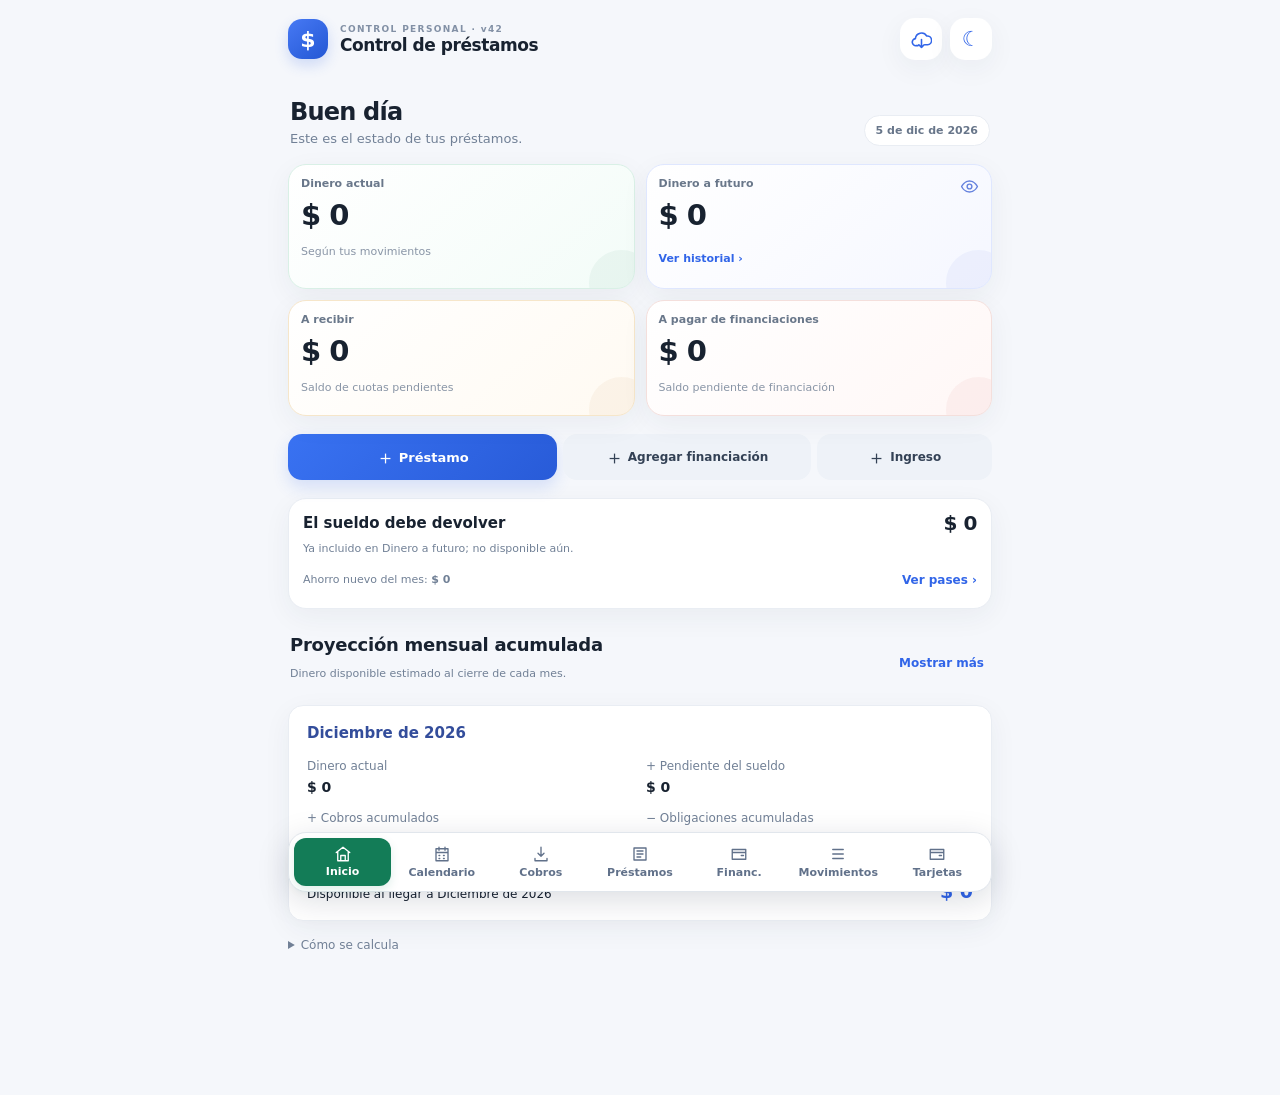
==== commit c824a574: "Show financing totals and fix card selection" ====
--- a/index.html
+++ b/index.html
@@ -22,7 +22,7 @@
   <script src="loan-cancellation.js?v=1" defer></script>
   <script src="loan-renewal.js?v=loan-cancellation-1" defer></script>
   <script src="financing-calendar.js?v=description-1" defer></script>
-  <script src="app.js?v=owned-financing-1" defer></script>
+  <script src="app.js?v=financing-ui-1" defer></script>
 <link rel="stylesheet" href="drive-backup.css"></head>
 <body>
   <div class="app-shell">
--- a/styles.css
+++ b/styles.css
@@ -475,5 +475,6 @@
 .financing-general-label{display:block;margin-top:14px;color:var(--muted)}.financing-month-breakdown{display:grid;grid-template-columns:repeat(2,minmax(0,1fr));gap:14px;margin-top:18px;padding-top:16px;border-top:1px solid var(--line)}.financing-month-breakdown span{display:block;color:var(--muted);font-size:13px;margin-bottom:6px}.financing-month-breakdown b{display:block;font-size:clamp(17px,4.5vw,24px);overflow-wrap:anywhere}.financing-month-group{margin:22px 0}.financing-group-heading{display:flex;align-items:baseline;justify-content:space-between;gap:12px;margin-bottom:12px;flex-wrap:wrap}.financing-group-heading h3{margin:0;font-size:20px}.financing-group-heading>b{font-size:20px;overflow-wrap:anywhere}
 
 .financing-entity{border-left:3px solid var(--line);padding-left:12px;margin-bottom:14px;min-width:0}.financing-entity-heading{display:flex;justify-content:space-between;align-items:baseline;flex-wrap:wrap;gap:8px 12px;margin-bottom:12px}.financing-entity-heading h4{margin:0;font-size:16px;overflow-wrap:anywhere}.financing-entity-heading span{font-size:13px;color:var(--muted)}.financing-entity-heading b{font-size:16px;color:var(--text);overflow-wrap:anywhere}
+.financing-entity-totals{display:flex;justify-content:flex-end;align-items:flex-end;gap:12px;flex-wrap:wrap;text-align:right}.financing-entity-totals>span{display:flex;flex-direction:column;gap:2px}.financing-entity-totals small{font-size:11px;color:var(--muted)}.financing-entity-totals b{font-size:15px}
 
 .projection-history{margin:0 0 14px;border:1px solid var(--line);border-radius:15px;padding:0 14px;background:var(--card)}.projection-history>summary{cursor:pointer;min-height:46px;padding:13px 0;color:var(--blue);font-weight:700}.projection-history-note{font-size:12px;line-height:1.5}.historical-projection-card h4{color:var(--muted)}
